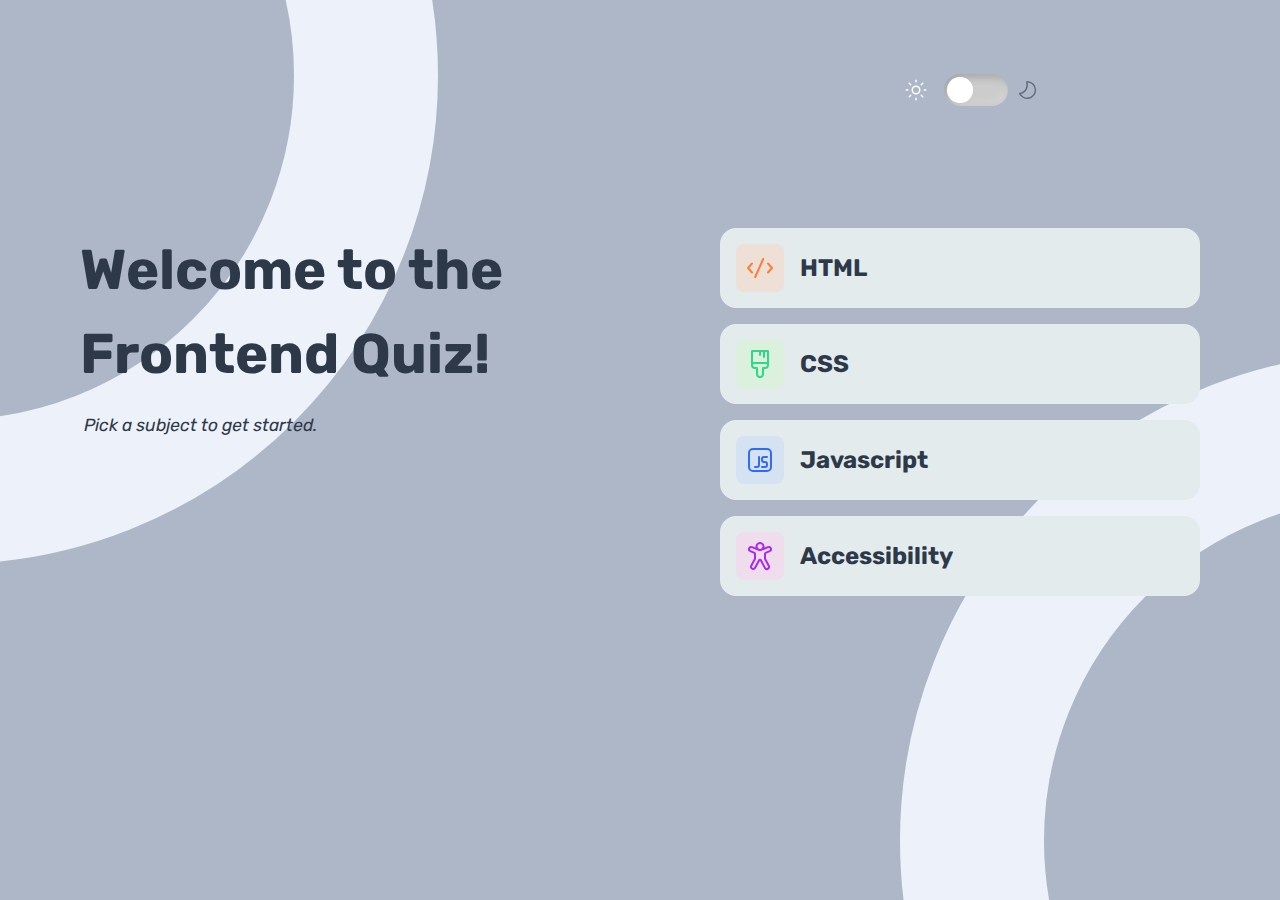
==== frontend-quiz-app/starter-code/index.html @ 723f0698 "final" ====
<!DOCTYPE html>
<html lang="en">
<head>
  <meta charset="UTF-8">
  <meta name="viewport" content="width=device-width, initial-scale=1.0">
  <link rel="stylesheet" href="/frontend-quiz-app/style.css">
  <link rel="icon" type="image/png" sizes="32x32" href="./assets/images/favicon-32x32.png">
  <title>Frontend Mentor | Frontend quiz app</title>
</head>
<body>
  <div class="container">
    <div id="light_and_dark_mode">
      <div id="light_mode">
        <img src="/frontend-quiz-app/starter-code/assets/images/icon-sun-light.svg" alt="light mode icon">
      </div>
      <input type="checkbox" id="darkmode-toogle">
      <label for="darkmode-toogle"></label>
      <div id="dark_mode">
        <img src="/frontend-quiz-app/starter-code/assets/images/icon-moon-dark.svg" alt="dark mode icon">
      </div>
    </div>
    <main>
      <div class="text">
        <h1 id="h1">Welcome to the Frontend Quiz!</h1>
        <p id="p">Pick a subject to get started.</p>
      </div>
      <div class="quiz">
        <a href="/frontend-quiz-app/starter-code/quiz_page.html">
          <button id="quiz_html">
          <div class="icon">
              <img src="/frontend-quiz-app/starter-code/assets/images/icon-html.svg" alt="html icon">
          </div>
          <h2>HTML</h2>
          </button>
        </a>
        <a href="/frontend-quiz-app/starter-code/quiz_page.html">
          <button id="quiz_css">
            <div class="icon">
              <img src="/frontend-quiz-app/starter-code/assets/images/icon-css.svg" alt="css icon">
            </div>
            <h2>CSS</h2>
          </button>
        </a>
        <a href="/frontend-quiz-app/starter-code/quiz_page.html">
          <button id="quiz_js">
            <div class="icon"> 
              <img src="/frontend-quiz-app/starter-code/assets/images/icon-js.svg" alt="js icon">
            </div>  
            <h2>Javascript</h2>
          </button>
        </a>
        <a href="/frontend-quiz-app/starter-code/quiz_page.html">
          <button id="quiz_accessibility">
            <div class="icon">
              <img src="/frontend-quiz-app/starter-code/assets/images/icon-accessibility.svg" alt="accessibility icon">
            </div>
            <h2>Accessibility</h2>
          </button>
        </a>
      </div>
    </main>
  </div>  
  <script src="/frontend-quiz-app/script.js" defer></script>
</body>
</html>
---- frontend-quiz-app/style.css ----
:root {
  --border_color: hsl(216, 26%, 32%);
}

@font-face {
  font-family: "my-font";
  src: url("/frontend-quiz-app/starter-code/assets/fonts/Rubik-VariableFont_wght.ttf");
}
@font-face {
  font-family: "my-font2";
  src: url("/frontend-quiz-app/starter-code/assets/fonts/Rubik-Italic-VariableFont_wght.ttf");
}
*, *::before, *::after {
  box-sizing: border-box;
}

* {
  margin: 0;
}

body {
  line-height: 1.5;
  -webkit-font-smoothing: antialiased;
  height: 100vh;
  width: 100%;
  min-width: -moz-fit-content;
  min-width: fit-content;
  min-height: -moz-fit-content;
  min-height: fit-content;
  font-family: "my-font";
  background-color: white;
  background-color: hsl(217, 19%, 73%);
}

img, picture, video, canvas, svg {
  display: block;
  max-width: 100%;
}

input, button, textarea, select {
  font: inherit;
}

p, h1, h2, h3, h4, h5, h6 {
  overflow-wrap: break-word;
}

@media (max-width: 767px) {
  body {
    line-height: 1.5;
    -webkit-font-smoothing: antialiased;
    height: 100vh;
    width: 100vw;
    min-width: -moz-fit-content;
    min-width: fit-content;
    min-height: -moz-fit-content;
    min-height: fit-content;
    font-family: "my-font";
    background-color: white;
    background-image: url("/frontend-quiz-app/starter-code/assets/images/pattern-background-mobile-dark.svg");
  }
  img, picture, video, canvas, svg {
    display: block;
    max-width: 100%;
  }
  input, button, textarea, select {
    font: inherit;
  }
  p, h1, h2, h3, h4, h5, h6 {
    overflow-wrap: break-word;
  }
  .container {
    flex-direction: column;
    text-align: center;
    justify-content: center;
    align-items: center;
    display: flex;
    width: 100%;
    height: 100%;
  }
  .container #light_and_dark_mode {
    flex-direction: row;
    text-align: center;
    justify-content: center;
    align-items: center;
    display: flex;
    width: 100%;
    height: 5%;
    justify-content: flex-end;
    -moz-column-gap: 0.5rem;
         column-gap: 0.5rem;
    padding-bottom: 6rem;
  }
  .container #light_and_dark_mode input {
    width: 0;
    height: 0;
    visibility: hidden;
  }
  .container #light_and_dark_mode input:checked + label {
    background-color: #9019d5;
  }
  .container #light_and_dark_mode input:checked + label:after {
    left: 5.5rem;
    transform: translateX(100%);
    background: white;
  }
  .container #light_and_dark_mode label {
    width: 4rem;
    height: 2rem;
    position: relative;
    display: block;
    background-color: #ccc;
    border-radius: 20rem;
    box-shadow: inset 0.2rem 0.2rem 0.5rem rgba(0, 0, 0, 0.2), inset -0.2rem -0.2rem 0.5rem rgba(255, 255, 255, 0.2);
    cursor: pointer;
    transition: background-color 0.3s;
  }
  .container #light_and_dark_mode label:after {
    content: "";
    position: absolute;
    top: 0.2rem;
    left: 0.2rem;
    width: 1.6rem;
    height: 1.6rem;
    background-color: white;
    border-radius: 50%;
    transition: left 0.3s;
  }
  .container #light_and_dark_mode input:checked + label:after {
    left: 0.6rem;
  }
  .container main {
    flex-direction: column;
    text-align: center;
    justify-content: center;
    align-items: center;
    display: flex;
    width: 100%;
    height: 80%;
  }
  .container main .text {
    flex-direction: column;
    text-align: center;
    justify-content: center;
    align-items: center;
    display: flex;
    width: 100%;
    height: -moz-fit-content;
    height: fit-content;
    align-items: flex-start;
    text-align: left;
    row-gap: 1rem;
    width: 95vw;
  }
  .container main .text h1 {
    color: rgb(45, 57, 73);
    font-size: 3rem;
    font-weight: 700;
  }
  .container main .quiz {
    flex-direction: column;
    text-align: center;
    justify-content: center;
    align-items: center;
    display: flex;
    width: 100%;
    height: 80%;
    justify-content: flex-start;
    row-gap: 1rem;
    padding-top: 5rem;
  }
  .container main .quiz a {
    text-decoration: none;
  }
  .container main .quiz #quiz_html {
    flex-direction: row;
    text-align: center;
    justify-content: center;
    align-items: center;
    display: flex;
    width: 20rem;
    height: 5rem;
    border-radius: 1rem;
    justify-content: flex-start;
    -moz-column-gap: 1rem;
         column-gap: 1rem;
    padding-left: 1rem;
    color: rgb(45, 57, 73);
    background-color: hsl(187, 19.1%, 90.8%);
    border: none;
    cursor: pointer;
    outline: none;
    width: 95vw;
  }
  .container main .quiz #quiz_html .icon {
    flex-direction: row;
    text-align: center;
    justify-content: center;
    align-items: center;
    display: flex;
    width: 100%;
    height: 100%;
    padding: 0.5rem;
    height: 3rem;
    width: 3rem;
    background-color: rgb(238, 223, 215);
    border-radius: 0.5rem;
  }
  .container main .quiz #quiz_html:hover {
    border: 1px solid var(--border_color);
  }
  .container main .quiz #quiz_html:focus {
    border: 1px solid var(--border_color);
  }
  .container main .quiz #quiz_css {
    flex-direction: row;
    text-align: center;
    justify-content: center;
    align-items: center;
    display: flex;
    width: 20rem;
    height: 5rem;
    border-radius: 1rem;
    justify-content: flex-start;
    -moz-column-gap: 1rem;
         column-gap: 1rem;
    padding-left: 1rem;
    color: rgb(45, 57, 73);
    background-color: hsl(187, 19.1%, 90.8%);
    border: none;
    cursor: pointer;
    outline: none;
    width: 95vw;
  }
  .container main .quiz #quiz_css .icon {
    flex-direction: row;
    text-align: center;
    justify-content: center;
    align-items: center;
    display: flex;
    width: 100%;
    height: 100%;
    padding: 0.5rem;
    height: 3rem;
    width: 3rem;
    background-color: rgb(238, 223, 215);
    border-radius: 0.5rem;
    background-color: hsl(126, 40%, 90%);
  }
  .container main .quiz #quiz_css:hover {
    border: 1px solid var(--border_color);
  }
  .container main .quiz #quiz_css:focus {
    border: 1px solid var(--border_color);
  }
  .container main .quiz #quiz_js {
    flex-direction: row;
    text-align: center;
    justify-content: center;
    align-items: center;
    display: flex;
    width: 20rem;
    height: 5rem;
    border-radius: 1rem;
    justify-content: flex-start;
    -moz-column-gap: 1rem;
         column-gap: 1rem;
    padding-left: 1rem;
    color: rgb(45, 57, 73);
    background-color: hsl(187, 19.1%, 90.8%);
    border: none;
    cursor: pointer;
    outline: none;
    width: 95vw;
  }
  .container main .quiz #quiz_js .icon {
    flex-direction: row;
    text-align: center;
    justify-content: center;
    align-items: center;
    display: flex;
    width: 100%;
    height: 100%;
    padding: 0.5rem;
    height: 3rem;
    width: 3rem;
    background-color: rgb(238, 223, 215);
    border-radius: 0.5rem;
    background-color: hsl(212, 52%, 89%);
  }
  .container main .quiz #quiz_js:hover {
    border: 1px solid var(--border_color);
  }
  .container main .quiz #quiz_js:focus {
    border: 1px solid var(--border_color);
  }
  .container main .quiz #quiz_accessibility {
    flex-direction: row;
    text-align: center;
    justify-content: center;
    align-items: center;
    display: flex;
    width: 20rem;
    height: 5rem;
    border-radius: 1rem;
    justify-content: flex-start;
    -moz-column-gap: 1rem;
         column-gap: 1rem;
    padding-left: 1rem;
    color: rgb(45, 57, 73);
    background-color: hsl(187, 19.1%, 90.8%);
    border: none;
    cursor: pointer;
    outline: none;
    width: 95vw;
  }
  .container main .quiz #quiz_accessibility .icon {
    flex-direction: row;
    text-align: center;
    justify-content: center;
    align-items: center;
    display: flex;
    width: 100%;
    height: 100%;
    padding: 0.5rem;
    height: 3rem;
    width: 3rem;
    background-color: rgb(238, 223, 215);
    border-radius: 0.5rem;
    background-color: hsl(306, 37%, 90%);
  }
  .container main .quiz #quiz_accessibility:hover {
    border: 1px solid var(--border_color);
  }
  .container main .quiz #quiz_accessibility:focus {
    border: 1px solid var(--border_color);
  }
}
@media (min-width: 768px) and (max-width: 1024px) {
  body {
    line-height: 1.5;
    -webkit-font-smoothing: antialiased;
    height: 100vh;
    width: 100vw;
    min-width: -moz-fit-content;
    min-width: fit-content;
    min-height: -moz-fit-content;
    min-height: fit-content;
    font-family: "my-font";
    background-color: white;
    background-image: url("/frontend-quiz-app/starter-code/assets/images/pattern-background-mobile-dark.svg");
  }
  img, picture, video, canvas, svg {
    display: block;
    max-width: 100%;
  }
  input, button, textarea, select {
    font: inherit;
  }
  p, h1, h2, h3, h4, h5, h6 {
    overflow-wrap: break-word;
  }
  .container {
    flex-direction: column;
    text-align: center;
    justify-content: center;
    align-items: center;
    display: flex;
    width: 100%;
    height: 100%;
  }
  .container #light_and_dark_mode {
    flex-direction: row;
    text-align: center;
    justify-content: center;
    align-items: center;
    display: flex;
    width: 100%;
    height: 5%;
    justify-content: flex-end;
    -moz-column-gap: 0.5rem;
         column-gap: 0.5rem;
    padding-bottom: 6rem;
  }
  .container #light_and_dark_mode input {
    width: 0;
    height: 0;
    visibility: hidden;
  }
  .container #light_and_dark_mode input:checked + label {
    background-color: #9019d5;
  }
  .container #light_and_dark_mode input:checked + label:after {
    left: 5.5rem;
    transform: translateX(100%);
    background: white;
  }
  .container #light_and_dark_mode label {
    width: 4rem;
    height: 2rem;
    position: relative;
    display: block;
    background-color: #ccc;
    border-radius: 20rem;
    box-shadow: inset 0.2rem 0.2rem 0.5rem rgba(0, 0, 0, 0.2), inset -0.2rem -0.2rem 0.5rem rgba(255, 255, 255, 0.2);
    cursor: pointer;
    transition: background-color 0.3s;
  }
  .container #light_and_dark_mode label:after {
    content: "";
    position: absolute;
    top: 0.2rem;
    left: 0.2rem;
    width: 1.6rem;
    height: 1.6rem;
    background-color: white;
    border-radius: 50%;
    transition: left 0.3s;
  }
  .container #light_and_dark_mode input:checked + label:after {
    left: 0.6rem;
  }
  .container main {
    flex-direction: column;
    text-align: center;
    justify-content: center;
    align-items: center;
    display: flex;
    width: 100%;
    height: 80%;
  }
  .container main .text {
    flex-direction: column;
    text-align: center;
    justify-content: center;
    align-items: center;
    display: flex;
    width: 100%;
    height: -moz-fit-content;
    height: fit-content;
    align-items: flex-start;
    text-align: left;
    row-gap: 1rem;
    width: 95vw;
  }
  .container main .text h1 {
    color: rgb(45, 57, 73);
    font-size: 3rem;
    font-weight: 700;
  }
  .container main .quiz {
    flex-direction: column;
    text-align: center;
    justify-content: center;
    align-items: center;
    display: flex;
    width: 100%;
    height: 80%;
    justify-content: flex-start;
    row-gap: 1rem;
    padding-top: 5rem;
  }
  .container main .quiz a {
    text-decoration: none;
  }
  .container main .quiz #quiz_html {
    flex-direction: row;
    text-align: center;
    justify-content: center;
    align-items: center;
    display: flex;
    width: 20rem;
    height: 5rem;
    border-radius: 1rem;
    justify-content: flex-start;
    -moz-column-gap: 1rem;
         column-gap: 1rem;
    padding-left: 1rem;
    color: rgb(45, 57, 73);
    background-color: hsl(187, 19.1%, 90.8%);
    border: none;
    cursor: pointer;
    outline: none;
    width: 80vw;
  }
  .container main .quiz #quiz_html .icon {
    flex-direction: row;
    text-align: center;
    justify-content: center;
    align-items: center;
    display: flex;
    width: 100%;
    height: 100%;
    padding: 0.5rem;
    height: 3rem;
    width: 3rem;
    background-color: rgb(238, 223, 215);
    border-radius: 0.5rem;
  }
  .container main .quiz #quiz_html:hover {
    border: 1px solid var(--border_color);
  }
  .container main .quiz #quiz_html:focus {
    border: 1px solid var(--border_color);
  }
  .container main .quiz #quiz_css {
    flex-direction: row;
    text-align: center;
    justify-content: center;
    align-items: center;
    display: flex;
    width: 20rem;
    height: 5rem;
    border-radius: 1rem;
    justify-content: flex-start;
    -moz-column-gap: 1rem;
         column-gap: 1rem;
    padding-left: 1rem;
    color: rgb(45, 57, 73);
    background-color: hsl(187, 19.1%, 90.8%);
    border: none;
    cursor: pointer;
    outline: none;
    width: 80vw;
  }
  .container main .quiz #quiz_css .icon {
    flex-direction: row;
    text-align: center;
    justify-content: center;
    align-items: center;
    display: flex;
    width: 100%;
    height: 100%;
    padding: 0.5rem;
    height: 3rem;
    width: 3rem;
    background-color: rgb(238, 223, 215);
    border-radius: 0.5rem;
    background-color: hsl(126, 40%, 90%);
  }
  .container main .quiz #quiz_css:hover {
    border: 1px solid var(--border_color);
  }
  .container main .quiz #quiz_css:focus {
    border: 1px solid var(--border_color);
  }
  .container main .quiz #quiz_js {
    flex-direction: row;
    text-align: center;
    justify-content: center;
    align-items: center;
    display: flex;
    width: 20rem;
    height: 5rem;
    border-radius: 1rem;
    justify-content: flex-start;
    -moz-column-gap: 1rem;
         column-gap: 1rem;
    padding-left: 1rem;
    color: rgb(45, 57, 73);
    background-color: hsl(187, 19.1%, 90.8%);
    border: none;
    cursor: pointer;
    outline: none;
    width: 80vw;
  }
  .container main .quiz #quiz_js .icon {
    flex-direction: row;
    text-align: center;
    justify-content: center;
    align-items: center;
    display: flex;
    width: 100%;
    height: 100%;
    padding: 0.5rem;
    height: 3rem;
    width: 3rem;
    background-color: rgb(238, 223, 215);
    border-radius: 0.5rem;
    background-color: hsl(212, 52%, 89%);
  }
  .container main .quiz #quiz_js:hover {
    border: 1px solid var(--border_color);
  }
  .container main .quiz #quiz_js:focus {
    border: 1px solid var(--border_color);
  }
  .container main .quiz #quiz_accessibility {
    flex-direction: row;
    text-align: center;
    justify-content: center;
    align-items: center;
    display: flex;
    width: 20rem;
    height: 5rem;
    border-radius: 1rem;
    justify-content: flex-start;
    -moz-column-gap: 1rem;
         column-gap: 1rem;
    padding-left: 1rem;
    color: rgb(45, 57, 73);
    background-color: hsl(187, 19.1%, 90.8%);
    border: none;
    cursor: pointer;
    outline: none;
    width: 80vw;
  }
  .container main .quiz #quiz_accessibility .icon {
    flex-direction: row;
    text-align: center;
    justify-content: center;
    align-items: center;
    display: flex;
    width: 100%;
    height: 100%;
    padding: 0.5rem;
    height: 3rem;
    width: 3rem;
    background-color: rgb(238, 223, 215);
    border-radius: 0.5rem;
    background-color: hsl(306, 37%, 90%);
  }
  .container main .quiz #quiz_accessibility:hover {
    border: 1px solid var(--border_color);
  }
  .container main .quiz #quiz_accessibility:focus {
    border: 1px solid var(--border_color);
  }
}
@media (min-width: 1025px) {
  .container {
    flex-direction: column;
    text-align: center;
    justify-content: center;
    align-items: center;
    display: flex;
    width: 100%;
    height: 100%;
  }
  .container #light_and_dark_mode {
    flex-direction: row;
    text-align: center;
    justify-content: center;
    align-items: center;
    display: flex;
    width: 100%;
    height: 20%;
    justify-content: flex-end;
    -moz-column-gap: 0.5rem;
         column-gap: 0.5rem;
    padding-right: 15rem;
  }
  .container #light_and_dark_mode input {
    width: 0;
    height: 0;
    visibility: hidden;
  }
  .container #light_and_dark_mode input:checked + label {
    background-color: #9019d5;
  }
  .container #light_and_dark_mode input:checked + label:after {
    left: 5.5rem;
    transform: translateX(100%);
    background: white;
  }
  .container #light_and_dark_mode label {
    width: 4rem;
    height: 2rem;
    position: relative;
    display: block;
    background-color: #ccc;
    border-radius: 20rem;
    box-shadow: inset 0.2rem 0.2rem 0.5rem rgba(0, 0, 0, 0.2), inset -0.2rem -0.2rem 0.5rem rgba(255, 255, 255, 0.2);
    cursor: pointer;
    transition: background-color 0.3s;
  }
  .container #light_and_dark_mode label:after {
    content: "";
    position: absolute;
    top: 0.2rem;
    left: 0.2rem;
    width: 1.6rem;
    height: 1.6rem;
    background-color: white;
    border-radius: 50%;
    transition: left 0.3s;
  }
  .container #light_and_dark_mode input:checked + label:after {
    left: 0.6rem;
  }
  .container main {
    flex-direction: row;
    text-align: center;
    justify-content: center;
    align-items: center;
    display: flex;
    width: 100%;
    height: 80%;
    padding-top: 3rem;
  }
  .container main .text {
    flex-direction: column;
    text-align: center;
    justify-content: center;
    align-items: center;
    display: flex;
    width: 50%;
    height: 100%;
    justify-content: flex-start;
    text-align: left;
    row-gap: 1rem;
  }
  .container main .text h1 {
    color: rgb(45, 57, 73);
    font-size: 3.5rem;
    font-weight: 700;
    width: 30rem;
  }
  .container main .text p {
    width: 29.5rem;
    font-size: 1.1rem;
    font-family: "my-font2";
    color: rgb(247, 247, 247);
  }
  .container main .quiz {
    flex-direction: column;
    text-align: center;
    justify-content: center;
    align-items: center;
    display: flex;
    width: 50%;
    height: 100%;
    justify-content: flex-start;
    row-gap: 1rem;
  }
  .container main .quiz a {
    text-decoration: none;
  }
  .container main .quiz #quiz_html {
    flex-direction: row;
    text-align: center;
    justify-content: center;
    align-items: center;
    display: flex;
    width: 20rem;
    height: 5rem;
    border-radius: 1rem;
    justify-content: flex-start;
    -moz-column-gap: 1rem;
         column-gap: 1rem;
    padding-left: 1rem;
    color: rgb(45, 57, 73);
    background-color: hsl(187, 19.1%, 90.8%);
    border: none;
    cursor: pointer;
    outline: none;
    width: 30rem;
  }
  .container main .quiz #quiz_html .icon {
    flex-direction: row;
    text-align: center;
    justify-content: center;
    align-items: center;
    display: flex;
    width: 100%;
    height: 100%;
    padding: 0.5rem;
    height: 3rem;
    width: 3rem;
    background-color: rgb(238, 223, 215);
    border-radius: 0.5rem;
  }
  .container main .quiz #quiz_html:hover {
    border: 1px solid var(--border_color);
  }
  .container main .quiz #quiz_html:focus {
    border: 1px solid var(--border_color);
  }
  .container main .quiz #quiz_css {
    flex-direction: row;
    text-align: center;
    justify-content: center;
    align-items: center;
    display: flex;
    width: 20rem;
    height: 5rem;
    border-radius: 1rem;
    justify-content: flex-start;
    -moz-column-gap: 1rem;
         column-gap: 1rem;
    padding-left: 1rem;
    color: rgb(45, 57, 73);
    background-color: hsl(187, 19.1%, 90.8%);
    border: none;
    cursor: pointer;
    outline: none;
    width: 30rem;
  }
  .container main .quiz #quiz_css .icon {
    flex-direction: row;
    text-align: center;
    justify-content: center;
    align-items: center;
    display: flex;
    width: 100%;
    height: 100%;
    padding: 0.5rem;
    height: 3rem;
    width: 3rem;
    background-color: rgb(238, 223, 215);
    border-radius: 0.5rem;
    background-color: hsl(126, 40%, 90%);
  }
  .container main .quiz #quiz_css:hover {
    border: 1px solid var(--border_color);
  }
  .container main .quiz #quiz_css:focus {
    border: 1px solid var(--border_color);
  }
  .container main .quiz #quiz_js {
    flex-direction: row;
    text-align: center;
    justify-content: center;
    align-items: center;
    display: flex;
    width: 20rem;
    height: 5rem;
    border-radius: 1rem;
    justify-content: flex-start;
    -moz-column-gap: 1rem;
         column-gap: 1rem;
    padding-left: 1rem;
    color: rgb(45, 57, 73);
    background-color: hsl(187, 19.1%, 90.8%);
    border: none;
    cursor: pointer;
    outline: none;
    width: 30rem;
  }
  .container main .quiz #quiz_js .icon {
    flex-direction: row;
    text-align: center;
    justify-content: center;
    align-items: center;
    display: flex;
    width: 100%;
    height: 100%;
    padding: 0.5rem;
    height: 3rem;
    width: 3rem;
    background-color: rgb(238, 223, 215);
    border-radius: 0.5rem;
    background-color: hsl(212, 52%, 89%);
  }
  .container main .quiz #quiz_js:hover {
    border: 1px solid var(--border_color);
  }
  .container main .quiz #quiz_js:focus {
    border: 1px solid var(--border_color);
  }
  .container main .quiz #quiz_accessibility {
    flex-direction: row;
    text-align: center;
    justify-content: center;
    align-items: center;
    display: flex;
    width: 20rem;
    height: 5rem;
    border-radius: 1rem;
    justify-content: flex-start;
    -moz-column-gap: 1rem;
         column-gap: 1rem;
    padding-left: 1rem;
    color: rgb(45, 57, 73);
    background-color: hsl(187, 19.1%, 90.8%);
    border: none;
    cursor: pointer;
    outline: none;
    width: 30rem;
  }
  .container main .quiz #quiz_accessibility .icon {
    flex-direction: row;
    text-align: center;
    justify-content: center;
    align-items: center;
    display: flex;
    width: 100%;
    height: 100%;
    padding: 0.5rem;
    height: 3rem;
    width: 3rem;
    background-color: rgb(238, 223, 215);
    border-radius: 0.5rem;
    background-color: hsl(306, 37%, 90%);
  }
  .container main .quiz #quiz_accessibility:hover {
    border: 1px solid var(--border_color);
  }
  .container main .quiz #quiz_accessibility:focus {
    border: 1px solid var(--border_color);
  }
}/*# sourceMappingURL=style.css.map */
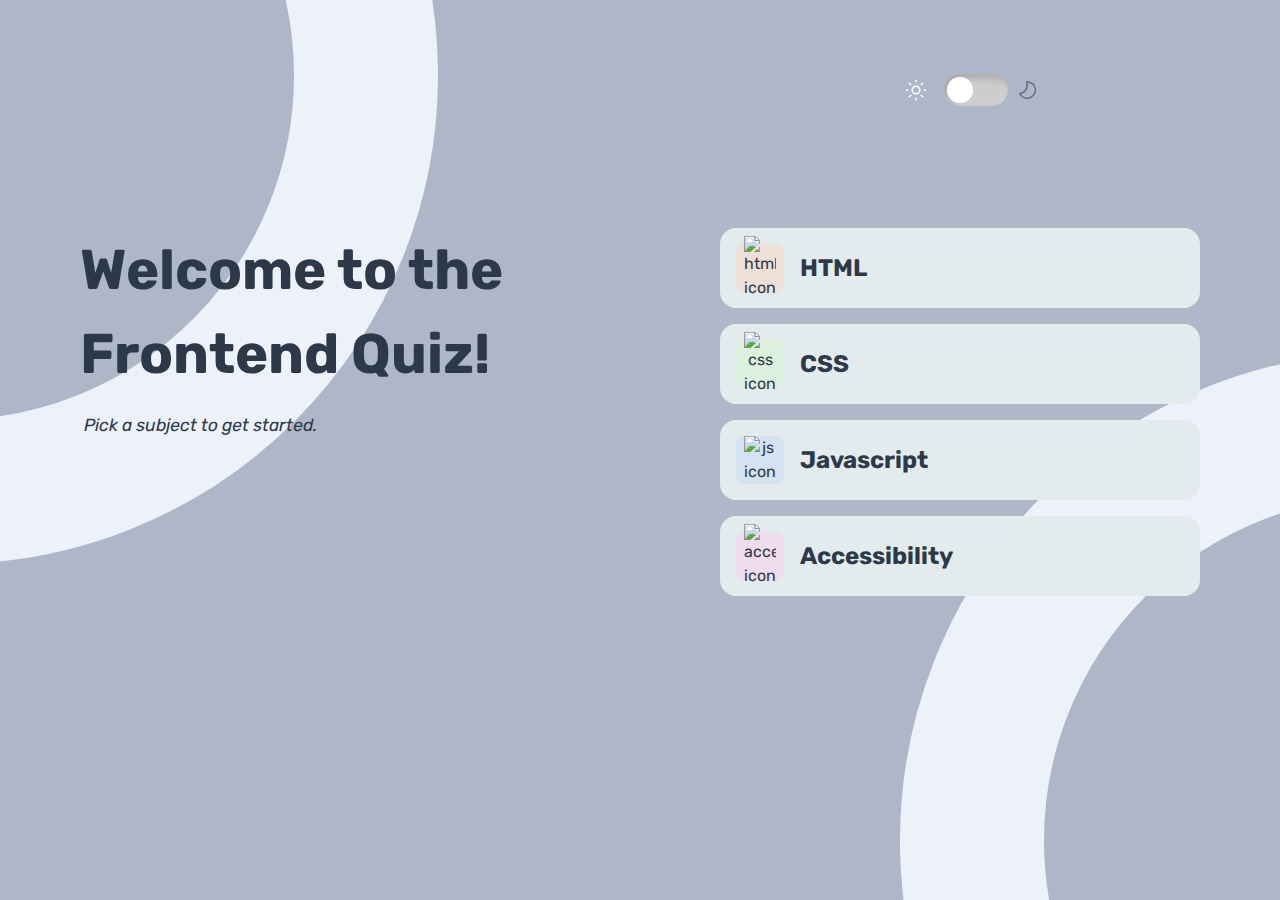
==== commit 466313ca: "Update index.html" ====
--- a/frontend-quiz-app/starter-code/index.html
+++ b/frontend-quiz-app/starter-code/index.html
@@ -3,7 +3,7 @@
 <head>
   <meta charset="UTF-8">
   <meta name="viewport" content="width=device-width, initial-scale=1.0">
-  <link rel="stylesheet" href="/frontend-quiz-app/style.css">
+  <link rel="stylesheet" href="style.css">
   <link rel="icon" type="image/png" sizes="32x32" href="./assets/images/favicon-32x32.png">
   <title>Frontend Mentor | Frontend quiz app</title>
 </head>
@@ -11,12 +11,12 @@
   <div class="container">
     <div id="light_and_dark_mode">
       <div id="light_mode">
-        <img src="/frontend-quiz-app/starter-code/assets/images/icon-sun-light.svg" alt="light mode icon">
+        <img src="/assets/images/icon-sun-light.svg" alt="light mode icon">
       </div>
       <input type="checkbox" id="darkmode-toogle">
       <label for="darkmode-toogle"></label>
       <div id="dark_mode">
-        <img src="/frontend-quiz-app/starter-code/assets/images/icon-moon-dark.svg" alt="dark mode icon">
+        <img src="/assets/images/icon-moon-dark.svg" alt="dark mode icon">
       </div>
     </div>
     <main>
@@ -25,10 +25,10 @@
         <p id="p">Pick a subject to get started.</p>
       </div>
       <div class="quiz">
-        <a href="/frontend-quiz-app/starter-code/quiz_page.html">
+        <a href="quiz_page.html">
           <button id="quiz_html">
           <div class="icon">
-              <img src="/frontend-quiz-app/starter-code/assets/images/icon-html.svg" alt="html icon">
+              <img src="/assets/images/icon-html.svg" alt="html icon">
           </div>
           <h2>HTML</h2>
           </button>
@@ -36,23 +36,23 @@
         <a href="/frontend-quiz-app/starter-code/quiz_page.html">
           <button id="quiz_css">
             <div class="icon">
-              <img src="/frontend-quiz-app/starter-code/assets/images/icon-css.svg" alt="css icon">
+              <img src="/assets/images/icon-css.svg" alt="css icon">
             </div>
             <h2>CSS</h2>
           </button>
         </a>
-        <a href="/frontend-quiz-app/starter-code/quiz_page.html">
+        <a href="/quiz_page.html">
           <button id="quiz_js">
             <div class="icon"> 
-              <img src="/frontend-quiz-app/starter-code/assets/images/icon-js.svg" alt="js icon">
+              <img src="/assets/images/icon-js.svg" alt="js icon">
             </div>  
             <h2>Javascript</h2>
           </button>
         </a>
-        <a href="/frontend-quiz-app/starter-code/quiz_page.html">
+        <a href="quiz_page.html">
           <button id="quiz_accessibility">
             <div class="icon">
-              <img src="/frontend-quiz-app/starter-code/assets/images/icon-accessibility.svg" alt="accessibility icon">
+              <img src="/assets/images/icon-accessibility.svg" alt="accessibility icon">
             </div>
             <h2>Accessibility</h2>
           </button>
@@ -60,6 +60,6 @@
       </div>
     </main>
   </div>  
-  <script src="/frontend-quiz-app/script.js" defer></script>
+  <script src="script.js" defer></script>
 </body>
-</html>+</html>
--- a/frontend-quiz-app/starter-code/style.css
+++ b/frontend-quiz-app/starter-code/style.css
@@ -0,0 +1,902 @@
+:root {
+  --border_color: hsl(216, 26%, 32%);
+}
+
+@font-face {
+  font-family: "my-font";
+  src: url("/frontend-quiz-app/starter-code/assets/fonts/Rubik-VariableFont_wght.ttf");
+}
+@font-face {
+  font-family: "my-font2";
+  src: url("/frontend-quiz-app/starter-code/assets/fonts/Rubik-Italic-VariableFont_wght.ttf");
+}
+*, *::before, *::after {
+  box-sizing: border-box;
+}
+
+* {
+  margin: 0;
+}
+
+body {
+  line-height: 1.5;
+  -webkit-font-smoothing: antialiased;
+  height: 100vh;
+  width: 100%;
+  min-width: -moz-fit-content;
+  min-width: fit-content;
+  min-height: -moz-fit-content;
+  min-height: fit-content;
+  font-family: "my-font";
+  background-color: white;
+  background-color: hsl(217, 19%, 73%);
+}
+
+img, picture, video, canvas, svg {
+  display: block;
+  max-width: 100%;
+}
+
+input, button, textarea, select {
+  font: inherit;
+}
+
+p, h1, h2, h3, h4, h5, h6 {
+  overflow-wrap: break-word;
+}
+
+@media (max-width: 767px) {
+  body {
+    line-height: 1.5;
+    -webkit-font-smoothing: antialiased;
+    height: 100vh;
+    width: 100vw;
+    min-width: -moz-fit-content;
+    min-width: fit-content;
+    min-height: -moz-fit-content;
+    min-height: fit-content;
+    font-family: "my-font";
+    background-color: white;
+    background-image: url("/frontend-quiz-app/starter-code/assets/images/pattern-background-mobile-dark.svg");
+  }
+  img, picture, video, canvas, svg {
+    display: block;
+    max-width: 100%;
+  }
+  input, button, textarea, select {
+    font: inherit;
+  }
+  p, h1, h2, h3, h4, h5, h6 {
+    overflow-wrap: break-word;
+  }
+  .container {
+    flex-direction: column;
+    text-align: center;
+    justify-content: center;
+    align-items: center;
+    display: flex;
+    width: 100%;
+    height: 100%;
+  }
+  .container #light_and_dark_mode {
+    flex-direction: row;
+    text-align: center;
+    justify-content: center;
+    align-items: center;
+    display: flex;
+    width: 100%;
+    height: 5%;
+    justify-content: flex-end;
+    -moz-column-gap: 0.5rem;
+         column-gap: 0.5rem;
+    padding-bottom: 6rem;
+  }
+  .container #light_and_dark_mode input {
+    width: 0;
+    height: 0;
+    visibility: hidden;
+  }
+  .container #light_and_dark_mode input:checked + label {
+    background-color: #9019d5;
+  }
+  .container #light_and_dark_mode input:checked + label:after {
+    left: 5.5rem;
+    transform: translateX(100%);
+    background: white;
+  }
+  .container #light_and_dark_mode label {
+    width: 4rem;
+    height: 2rem;
+    position: relative;
+    display: block;
+    background-color: #ccc;
+    border-radius: 20rem;
+    box-shadow: inset 0.2rem 0.2rem 0.5rem rgba(0, 0, 0, 0.2), inset -0.2rem -0.2rem 0.5rem rgba(255, 255, 255, 0.2);
+    cursor: pointer;
+    transition: background-color 0.3s;
+  }
+  .container #light_and_dark_mode label:after {
+    content: "";
+    position: absolute;
+    top: 0.2rem;
+    left: 0.2rem;
+    width: 1.6rem;
+    height: 1.6rem;
+    background-color: white;
+    border-radius: 50%;
+    transition: left 0.3s;
+  }
+  .container #light_and_dark_mode input:checked + label:after {
+    left: 0.6rem;
+  }
+  .container main {
+    flex-direction: column;
+    text-align: center;
+    justify-content: center;
+    align-items: center;
+    display: flex;
+    width: 100%;
+    height: 80%;
+  }
+  .container main .text {
+    flex-direction: column;
+    text-align: center;
+    justify-content: center;
+    align-items: center;
+    display: flex;
+    width: 100%;
+    height: -moz-fit-content;
+    height: fit-content;
+    align-items: flex-start;
+    text-align: left;
+    row-gap: 1rem;
+    width: 95vw;
+  }
+  .container main .text h1 {
+    color: rgb(45, 57, 73);
+    font-size: 3rem;
+    font-weight: 700;
+  }
+  .container main .quiz {
+    flex-direction: column;
+    text-align: center;
+    justify-content: center;
+    align-items: center;
+    display: flex;
+    width: 100%;
+    height: 80%;
+    justify-content: flex-start;
+    row-gap: 1rem;
+    padding-top: 5rem;
+  }
+  .container main .quiz a {
+    text-decoration: none;
+  }
+  .container main .quiz #quiz_html {
+    flex-direction: row;
+    text-align: center;
+    justify-content: center;
+    align-items: center;
+    display: flex;
+    width: 20rem;
+    height: 5rem;
+    border-radius: 1rem;
+    justify-content: flex-start;
+    -moz-column-gap: 1rem;
+         column-gap: 1rem;
+    padding-left: 1rem;
+    color: rgb(45, 57, 73);
+    background-color: hsl(187, 19.1%, 90.8%);
+    border: none;
+    cursor: pointer;
+    outline: none;
+    width: 95vw;
+  }
+  .container main .quiz #quiz_html .icon {
+    flex-direction: row;
+    text-align: center;
+    justify-content: center;
+    align-items: center;
+    display: flex;
+    width: 100%;
+    height: 100%;
+    padding: 0.5rem;
+    height: 3rem;
+    width: 3rem;
+    background-color: rgb(238, 223, 215);
+    border-radius: 0.5rem;
+  }
+  .container main .quiz #quiz_html:hover {
+    border: 1px solid var(--border_color);
+  }
+  .container main .quiz #quiz_html:focus {
+    border: 1px solid var(--border_color);
+  }
+  .container main .quiz #quiz_css {
+    flex-direction: row;
+    text-align: center;
+    justify-content: center;
+    align-items: center;
+    display: flex;
+    width: 20rem;
+    height: 5rem;
+    border-radius: 1rem;
+    justify-content: flex-start;
+    -moz-column-gap: 1rem;
+         column-gap: 1rem;
+    padding-left: 1rem;
+    color: rgb(45, 57, 73);
+    background-color: hsl(187, 19.1%, 90.8%);
+    border: none;
+    cursor: pointer;
+    outline: none;
+    width: 95vw;
+  }
+  .container main .quiz #quiz_css .icon {
+    flex-direction: row;
+    text-align: center;
+    justify-content: center;
+    align-items: center;
+    display: flex;
+    width: 100%;
+    height: 100%;
+    padding: 0.5rem;
+    height: 3rem;
+    width: 3rem;
+    background-color: rgb(238, 223, 215);
+    border-radius: 0.5rem;
+    background-color: hsl(126, 40%, 90%);
+  }
+  .container main .quiz #quiz_css:hover {
+    border: 1px solid var(--border_color);
+  }
+  .container main .quiz #quiz_css:focus {
+    border: 1px solid var(--border_color);
+  }
+  .container main .quiz #quiz_js {
+    flex-direction: row;
+    text-align: center;
+    justify-content: center;
+    align-items: center;
+    display: flex;
+    width: 20rem;
+    height: 5rem;
+    border-radius: 1rem;
+    justify-content: flex-start;
+    -moz-column-gap: 1rem;
+         column-gap: 1rem;
+    padding-left: 1rem;
+    color: rgb(45, 57, 73);
+    background-color: hsl(187, 19.1%, 90.8%);
+    border: none;
+    cursor: pointer;
+    outline: none;
+    width: 95vw;
+  }
+  .container main .quiz #quiz_js .icon {
+    flex-direction: row;
+    text-align: center;
+    justify-content: center;
+    align-items: center;
+    display: flex;
+    width: 100%;
+    height: 100%;
+    padding: 0.5rem;
+    height: 3rem;
+    width: 3rem;
+    background-color: rgb(238, 223, 215);
+    border-radius: 0.5rem;
+    background-color: hsl(212, 52%, 89%);
+  }
+  .container main .quiz #quiz_js:hover {
+    border: 1px solid var(--border_color);
+  }
+  .container main .quiz #quiz_js:focus {
+    border: 1px solid var(--border_color);
+  }
+  .container main .quiz #quiz_accessibility {
+    flex-direction: row;
+    text-align: center;
+    justify-content: center;
+    align-items: center;
+    display: flex;
+    width: 20rem;
+    height: 5rem;
+    border-radius: 1rem;
+    justify-content: flex-start;
+    -moz-column-gap: 1rem;
+         column-gap: 1rem;
+    padding-left: 1rem;
+    color: rgb(45, 57, 73);
+    background-color: hsl(187, 19.1%, 90.8%);
+    border: none;
+    cursor: pointer;
+    outline: none;
+    width: 95vw;
+  }
+  .container main .quiz #quiz_accessibility .icon {
+    flex-direction: row;
+    text-align: center;
+    justify-content: center;
+    align-items: center;
+    display: flex;
+    width: 100%;
+    height: 100%;
+    padding: 0.5rem;
+    height: 3rem;
+    width: 3rem;
+    background-color: rgb(238, 223, 215);
+    border-radius: 0.5rem;
+    background-color: hsl(306, 37%, 90%);
+  }
+  .container main .quiz #quiz_accessibility:hover {
+    border: 1px solid var(--border_color);
+  }
+  .container main .quiz #quiz_accessibility:focus {
+    border: 1px solid var(--border_color);
+  }
+}
+@media (min-width: 768px) and (max-width: 1024px) {
+  body {
+    line-height: 1.5;
+    -webkit-font-smoothing: antialiased;
+    height: 100vh;
+    width: 100vw;
+    min-width: -moz-fit-content;
+    min-width: fit-content;
+    min-height: -moz-fit-content;
+    min-height: fit-content;
+    font-family: "my-font";
+    background-color: white;
+    background-image: url("/frontend-quiz-app/starter-code/assets/images/pattern-background-mobile-dark.svg");
+  }
+  img, picture, video, canvas, svg {
+    display: block;
+    max-width: 100%;
+  }
+  input, button, textarea, select {
+    font: inherit;
+  }
+  p, h1, h2, h3, h4, h5, h6 {
+    overflow-wrap: break-word;
+  }
+  .container {
+    flex-direction: column;
+    text-align: center;
+    justify-content: center;
+    align-items: center;
+    display: flex;
+    width: 100%;
+    height: 100%;
+  }
+  .container #light_and_dark_mode {
+    flex-direction: row;
+    text-align: center;
+    justify-content: center;
+    align-items: center;
+    display: flex;
+    width: 100%;
+    height: 5%;
+    justify-content: flex-end;
+    -moz-column-gap: 0.5rem;
+         column-gap: 0.5rem;
+    padding-bottom: 6rem;
+  }
+  .container #light_and_dark_mode input {
+    width: 0;
+    height: 0;
+    visibility: hidden;
+  }
+  .container #light_and_dark_mode input:checked + label {
+    background-color: #9019d5;
+  }
+  .container #light_and_dark_mode input:checked + label:after {
+    left: 5.5rem;
+    transform: translateX(100%);
+    background: white;
+  }
+  .container #light_and_dark_mode label {
+    width: 4rem;
+    height: 2rem;
+    position: relative;
+    display: block;
+    background-color: #ccc;
+    border-radius: 20rem;
+    box-shadow: inset 0.2rem 0.2rem 0.5rem rgba(0, 0, 0, 0.2), inset -0.2rem -0.2rem 0.5rem rgba(255, 255, 255, 0.2);
+    cursor: pointer;
+    transition: background-color 0.3s;
+  }
+  .container #light_and_dark_mode label:after {
+    content: "";
+    position: absolute;
+    top: 0.2rem;
+    left: 0.2rem;
+    width: 1.6rem;
+    height: 1.6rem;
+    background-color: white;
+    border-radius: 50%;
+    transition: left 0.3s;
+  }
+  .container #light_and_dark_mode input:checked + label:after {
+    left: 0.6rem;
+  }
+  .container main {
+    flex-direction: column;
+    text-align: center;
+    justify-content: center;
+    align-items: center;
+    display: flex;
+    width: 100%;
+    height: 80%;
+  }
+  .container main .text {
+    flex-direction: column;
+    text-align: center;
+    justify-content: center;
+    align-items: center;
+    display: flex;
+    width: 100%;
+    height: -moz-fit-content;
+    height: fit-content;
+    align-items: flex-start;
+    text-align: left;
+    row-gap: 1rem;
+    width: 95vw;
+  }
+  .container main .text h1 {
+    color: rgb(45, 57, 73);
+    font-size: 3rem;
+    font-weight: 700;
+  }
+  .container main .quiz {
+    flex-direction: column;
+    text-align: center;
+    justify-content: center;
+    align-items: center;
+    display: flex;
+    width: 100%;
+    height: 80%;
+    justify-content: flex-start;
+    row-gap: 1rem;
+    padding-top: 5rem;
+  }
+  .container main .quiz a {
+    text-decoration: none;
+  }
+  .container main .quiz #quiz_html {
+    flex-direction: row;
+    text-align: center;
+    justify-content: center;
+    align-items: center;
+    display: flex;
+    width: 20rem;
+    height: 5rem;
+    border-radius: 1rem;
+    justify-content: flex-start;
+    -moz-column-gap: 1rem;
+         column-gap: 1rem;
+    padding-left: 1rem;
+    color: rgb(45, 57, 73);
+    background-color: hsl(187, 19.1%, 90.8%);
+    border: none;
+    cursor: pointer;
+    outline: none;
+    width: 80vw;
+  }
+  .container main .quiz #quiz_html .icon {
+    flex-direction: row;
+    text-align: center;
+    justify-content: center;
+    align-items: center;
+    display: flex;
+    width: 100%;
+    height: 100%;
+    padding: 0.5rem;
+    height: 3rem;
+    width: 3rem;
+    background-color: rgb(238, 223, 215);
+    border-radius: 0.5rem;
+  }
+  .container main .quiz #quiz_html:hover {
+    border: 1px solid var(--border_color);
+  }
+  .container main .quiz #quiz_html:focus {
+    border: 1px solid var(--border_color);
+  }
+  .container main .quiz #quiz_css {
+    flex-direction: row;
+    text-align: center;
+    justify-content: center;
+    align-items: center;
+    display: flex;
+    width: 20rem;
+    height: 5rem;
+    border-radius: 1rem;
+    justify-content: flex-start;
+    -moz-column-gap: 1rem;
+         column-gap: 1rem;
+    padding-left: 1rem;
+    color: rgb(45, 57, 73);
+    background-color: hsl(187, 19.1%, 90.8%);
+    border: none;
+    cursor: pointer;
+    outline: none;
+    width: 80vw;
+  }
+  .container main .quiz #quiz_css .icon {
+    flex-direction: row;
+    text-align: center;
+    justify-content: center;
+    align-items: center;
+    display: flex;
+    width: 100%;
+    height: 100%;
+    padding: 0.5rem;
+    height: 3rem;
+    width: 3rem;
+    background-color: rgb(238, 223, 215);
+    border-radius: 0.5rem;
+    background-color: hsl(126, 40%, 90%);
+  }
+  .container main .quiz #quiz_css:hover {
+    border: 1px solid var(--border_color);
+  }
+  .container main .quiz #quiz_css:focus {
+    border: 1px solid var(--border_color);
+  }
+  .container main .quiz #quiz_js {
+    flex-direction: row;
+    text-align: center;
+    justify-content: center;
+    align-items: center;
+    display: flex;
+    width: 20rem;
+    height: 5rem;
+    border-radius: 1rem;
+    justify-content: flex-start;
+    -moz-column-gap: 1rem;
+         column-gap: 1rem;
+    padding-left: 1rem;
+    color: rgb(45, 57, 73);
+    background-color: hsl(187, 19.1%, 90.8%);
+    border: none;
+    cursor: pointer;
+    outline: none;
+    width: 80vw;
+  }
+  .container main .quiz #quiz_js .icon {
+    flex-direction: row;
+    text-align: center;
+    justify-content: center;
+    align-items: center;
+    display: flex;
+    width: 100%;
+    height: 100%;
+    padding: 0.5rem;
+    height: 3rem;
+    width: 3rem;
+    background-color: rgb(238, 223, 215);
+    border-radius: 0.5rem;
+    background-color: hsl(212, 52%, 89%);
+  }
+  .container main .quiz #quiz_js:hover {
+    border: 1px solid var(--border_color);
+  }
+  .container main .quiz #quiz_js:focus {
+    border: 1px solid var(--border_color);
+  }
+  .container main .quiz #quiz_accessibility {
+    flex-direction: row;
+    text-align: center;
+    justify-content: center;
+    align-items: center;
+    display: flex;
+    width: 20rem;
+    height: 5rem;
+    border-radius: 1rem;
+    justify-content: flex-start;
+    -moz-column-gap: 1rem;
+         column-gap: 1rem;
+    padding-left: 1rem;
+    color: rgb(45, 57, 73);
+    background-color: hsl(187, 19.1%, 90.8%);
+    border: none;
+    cursor: pointer;
+    outline: none;
+    width: 80vw;
+  }
+  .container main .quiz #quiz_accessibility .icon {
+    flex-direction: row;
+    text-align: center;
+    justify-content: center;
+    align-items: center;
+    display: flex;
+    width: 100%;
+    height: 100%;
+    padding: 0.5rem;
+    height: 3rem;
+    width: 3rem;
+    background-color: rgb(238, 223, 215);
+    border-radius: 0.5rem;
+    background-color: hsl(306, 37%, 90%);
+  }
+  .container main .quiz #quiz_accessibility:hover {
+    border: 1px solid var(--border_color);
+  }
+  .container main .quiz #quiz_accessibility:focus {
+    border: 1px solid var(--border_color);
+  }
+}
+@media (min-width: 1025px) {
+  .container {
+    flex-direction: column;
+    text-align: center;
+    justify-content: center;
+    align-items: center;
+    display: flex;
+    width: 100%;
+    height: 100%;
+  }
+  .container #light_and_dark_mode {
+    flex-direction: row;
+    text-align: center;
+    justify-content: center;
+    align-items: center;
+    display: flex;
+    width: 100%;
+    height: 20%;
+    justify-content: flex-end;
+    -moz-column-gap: 0.5rem;
+         column-gap: 0.5rem;
+    padding-right: 15rem;
+  }
+  .container #light_and_dark_mode input {
+    width: 0;
+    height: 0;
+    visibility: hidden;
+  }
+  .container #light_and_dark_mode input:checked + label {
+    background-color: #9019d5;
+  }
+  .container #light_and_dark_mode input:checked + label:after {
+    left: 5.5rem;
+    transform: translateX(100%);
+    background: white;
+  }
+  .container #light_and_dark_mode label {
+    width: 4rem;
+    height: 2rem;
+    position: relative;
+    display: block;
+    background-color: #ccc;
+    border-radius: 20rem;
+    box-shadow: inset 0.2rem 0.2rem 0.5rem rgba(0, 0, 0, 0.2), inset -0.2rem -0.2rem 0.5rem rgba(255, 255, 255, 0.2);
+    cursor: pointer;
+    transition: background-color 0.3s;
+  }
+  .container #light_and_dark_mode label:after {
+    content: "";
+    position: absolute;
+    top: 0.2rem;
+    left: 0.2rem;
+    width: 1.6rem;
+    height: 1.6rem;
+    background-color: white;
+    border-radius: 50%;
+    transition: left 0.3s;
+  }
+  .container #light_and_dark_mode input:checked + label:after {
+    left: 0.6rem;
+  }
+  .container main {
+    flex-direction: row;
+    text-align: center;
+    justify-content: center;
+    align-items: center;
+    display: flex;
+    width: 100%;
+    height: 80%;
+    padding-top: 3rem;
+  }
+  .container main .text {
+    flex-direction: column;
+    text-align: center;
+    justify-content: center;
+    align-items: center;
+    display: flex;
+    width: 50%;
+    height: 100%;
+    justify-content: flex-start;
+    text-align: left;
+    row-gap: 1rem;
+  }
+  .container main .text h1 {
+    color: rgb(45, 57, 73);
+    font-size: 3.5rem;
+    font-weight: 700;
+    width: 30rem;
+  }
+  .container main .text p {
+    width: 29.5rem;
+    font-size: 1.1rem;
+    font-family: "my-font2";
+    color: rgb(247, 247, 247);
+  }
+  .container main .quiz {
+    flex-direction: column;
+    text-align: center;
+    justify-content: center;
+    align-items: center;
+    display: flex;
+    width: 50%;
+    height: 100%;
+    justify-content: flex-start;
+    row-gap: 1rem;
+  }
+  .container main .quiz a {
+    text-decoration: none;
+  }
+  .container main .quiz #quiz_html {
+    flex-direction: row;
+    text-align: center;
+    justify-content: center;
+    align-items: center;
+    display: flex;
+    width: 20rem;
+    height: 5rem;
+    border-radius: 1rem;
+    justify-content: flex-start;
+    -moz-column-gap: 1rem;
+         column-gap: 1rem;
+    padding-left: 1rem;
+    color: rgb(45, 57, 73);
+    background-color: hsl(187, 19.1%, 90.8%);
+    border: none;
+    cursor: pointer;
+    outline: none;
+    width: 30rem;
+  }
+  .container main .quiz #quiz_html .icon {
+    flex-direction: row;
+    text-align: center;
+    justify-content: center;
+    align-items: center;
+    display: flex;
+    width: 100%;
+    height: 100%;
+    padding: 0.5rem;
+    height: 3rem;
+    width: 3rem;
+    background-color: rgb(238, 223, 215);
+    border-radius: 0.5rem;
+  }
+  .container main .quiz #quiz_html:hover {
+    border: 1px solid var(--border_color);
+  }
+  .container main .quiz #quiz_html:focus {
+    border: 1px solid var(--border_color);
+  }
+  .container main .quiz #quiz_css {
+    flex-direction: row;
+    text-align: center;
+    justify-content: center;
+    align-items: center;
+    display: flex;
+    width: 20rem;
+    height: 5rem;
+    border-radius: 1rem;
+    justify-content: flex-start;
+    -moz-column-gap: 1rem;
+         column-gap: 1rem;
+    padding-left: 1rem;
+    color: rgb(45, 57, 73);
+    background-color: hsl(187, 19.1%, 90.8%);
+    border: none;
+    cursor: pointer;
+    outline: none;
+    width: 30rem;
+  }
+  .container main .quiz #quiz_css .icon {
+    flex-direction: row;
+    text-align: center;
+    justify-content: center;
+    align-items: center;
+    display: flex;
+    width: 100%;
+    height: 100%;
+    padding: 0.5rem;
+    height: 3rem;
+    width: 3rem;
+    background-color: rgb(238, 223, 215);
+    border-radius: 0.5rem;
+    background-color: hsl(126, 40%, 90%);
+  }
+  .container main .quiz #quiz_css:hover {
+    border: 1px solid var(--border_color);
+  }
+  .container main .quiz #quiz_css:focus {
+    border: 1px solid var(--border_color);
+  }
+  .container main .quiz #quiz_js {
+    flex-direction: row;
+    text-align: center;
+    justify-content: center;
+    align-items: center;
+    display: flex;
+    width: 20rem;
+    height: 5rem;
+    border-radius: 1rem;
+    justify-content: flex-start;
+    -moz-column-gap: 1rem;
+         column-gap: 1rem;
+    padding-left: 1rem;
+    color: rgb(45, 57, 73);
+    background-color: hsl(187, 19.1%, 90.8%);
+    border: none;
+    cursor: pointer;
+    outline: none;
+    width: 30rem;
+  }
+  .container main .quiz #quiz_js .icon {
+    flex-direction: row;
+    text-align: center;
+    justify-content: center;
+    align-items: center;
+    display: flex;
+    width: 100%;
+    height: 100%;
+    padding: 0.5rem;
+    height: 3rem;
+    width: 3rem;
+    background-color: rgb(238, 223, 215);
+    border-radius: 0.5rem;
+    background-color: hsl(212, 52%, 89%);
+  }
+  .container main .quiz #quiz_js:hover {
+    border: 1px solid var(--border_color);
+  }
+  .container main .quiz #quiz_js:focus {
+    border: 1px solid var(--border_color);
+  }
+  .container main .quiz #quiz_accessibility {
+    flex-direction: row;
+    text-align: center;
+    justify-content: center;
+    align-items: center;
+    display: flex;
+    width: 20rem;
+    height: 5rem;
+    border-radius: 1rem;
+    justify-content: flex-start;
+    -moz-column-gap: 1rem;
+         column-gap: 1rem;
+    padding-left: 1rem;
+    color: rgb(45, 57, 73);
+    background-color: hsl(187, 19.1%, 90.8%);
+    border: none;
+    cursor: pointer;
+    outline: none;
+    width: 30rem;
+  }
+  .container main .quiz #quiz_accessibility .icon {
+    flex-direction: row;
+    text-align: center;
+    justify-content: center;
+    align-items: center;
+    display: flex;
+    width: 100%;
+    height: 100%;
+    padding: 0.5rem;
+    height: 3rem;
+    width: 3rem;
+    background-color: rgb(238, 223, 215);
+    border-radius: 0.5rem;
+    background-color: hsl(306, 37%, 90%);
+  }
+  .container main .quiz #quiz_accessibility:hover {
+    border: 1px solid var(--border_color);
+  }
+  .container main .quiz #quiz_accessibility:focus {
+    border: 1px solid var(--border_color);
+  }
+}/*# sourceMappingURL=style.css.map */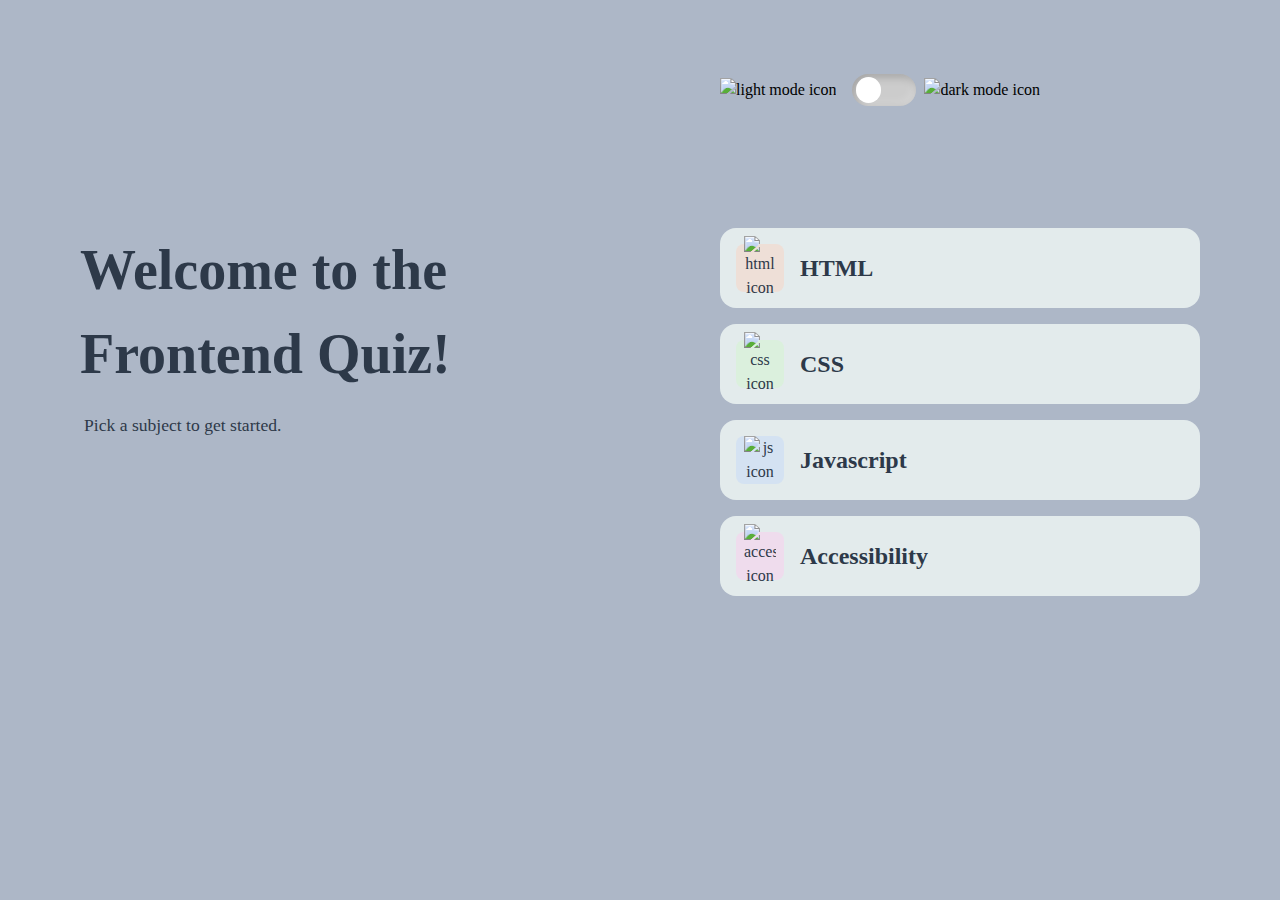
==== commit eeb4bebe: "Update index.html" ====
--- a/frontend-quiz-app/starter-code/index.html
+++ b/frontend-quiz-app/starter-code/index.html
@@ -33,7 +33,7 @@
           <h2>HTML</h2>
           </button>
         </a>
-        <a href="/frontend-quiz-app/starter-code/quiz_page.html">
+        <a href="/quiz_page.html">
           <button id="quiz_css">
             <div class="icon">
               <img src="/assets/images/icon-css.svg" alt="css icon">
--- a/frontend-quiz-app/starter-code/style.css
+++ b/frontend-quiz-app/starter-code/style.css
@@ -4,11 +4,11 @@
 
 @font-face {
   font-family: "my-font";
-  src: url("/frontend-quiz-app/starter-code/assets/fonts/Rubik-VariableFont_wght.ttf");
+  src: url("/assets/fonts/Rubik-VariableFont_wght.ttf");
 }
 @font-face {
   font-family: "my-font2";
-  src: url("/frontend-quiz-app/starter-code/assets/fonts/Rubik-Italic-VariableFont_wght.ttf");
+  src: url("/assets/fonts/Rubik-Italic-VariableFont_wght.ttf");
 }
 *, *::before, *::after {
   box-sizing: border-box;
@@ -57,7 +57,7 @@
     min-height: fit-content;
     font-family: "my-font";
     background-color: white;
-    background-image: url("/frontend-quiz-app/starter-code/assets/images/pattern-background-mobile-dark.svg");
+    background-image: url("/assets/images/pattern-background-mobile-dark.svg");
   }
   img, picture, video, canvas, svg {
     display: block;
@@ -348,7 +348,7 @@
     min-height: fit-content;
     font-family: "my-font";
     background-color: white;
-    background-image: url("/frontend-quiz-app/starter-code/assets/images/pattern-background-mobile-dark.svg");
+    background-image: url("/assets/images/pattern-background-mobile-dark.svg");
   }
   img, picture, video, canvas, svg {
     display: block;
@@ -899,4 +899,4 @@
   .container main .quiz #quiz_accessibility:focus {
     border: 1px solid var(--border_color);
   }
-}/*# sourceMappingURL=style.css.map */+}/*# sourceMappingURL=style.css.map */
